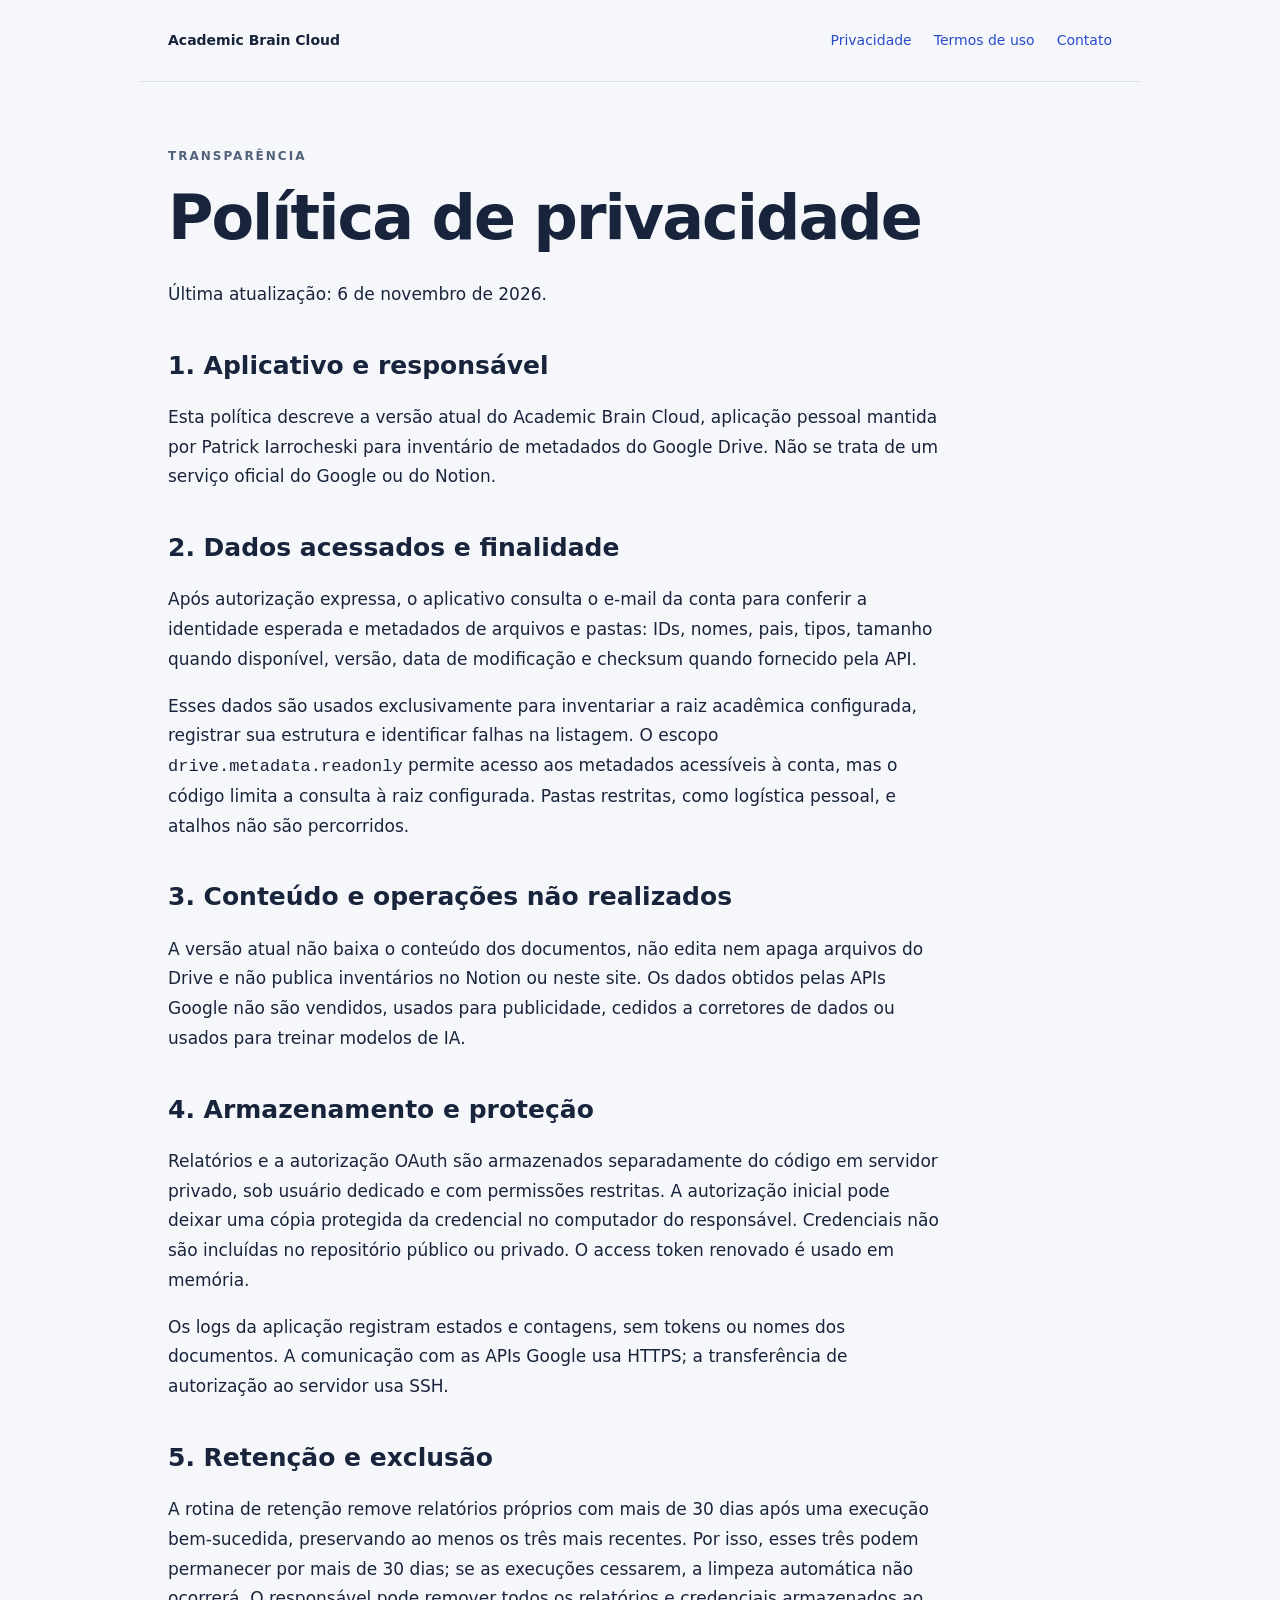
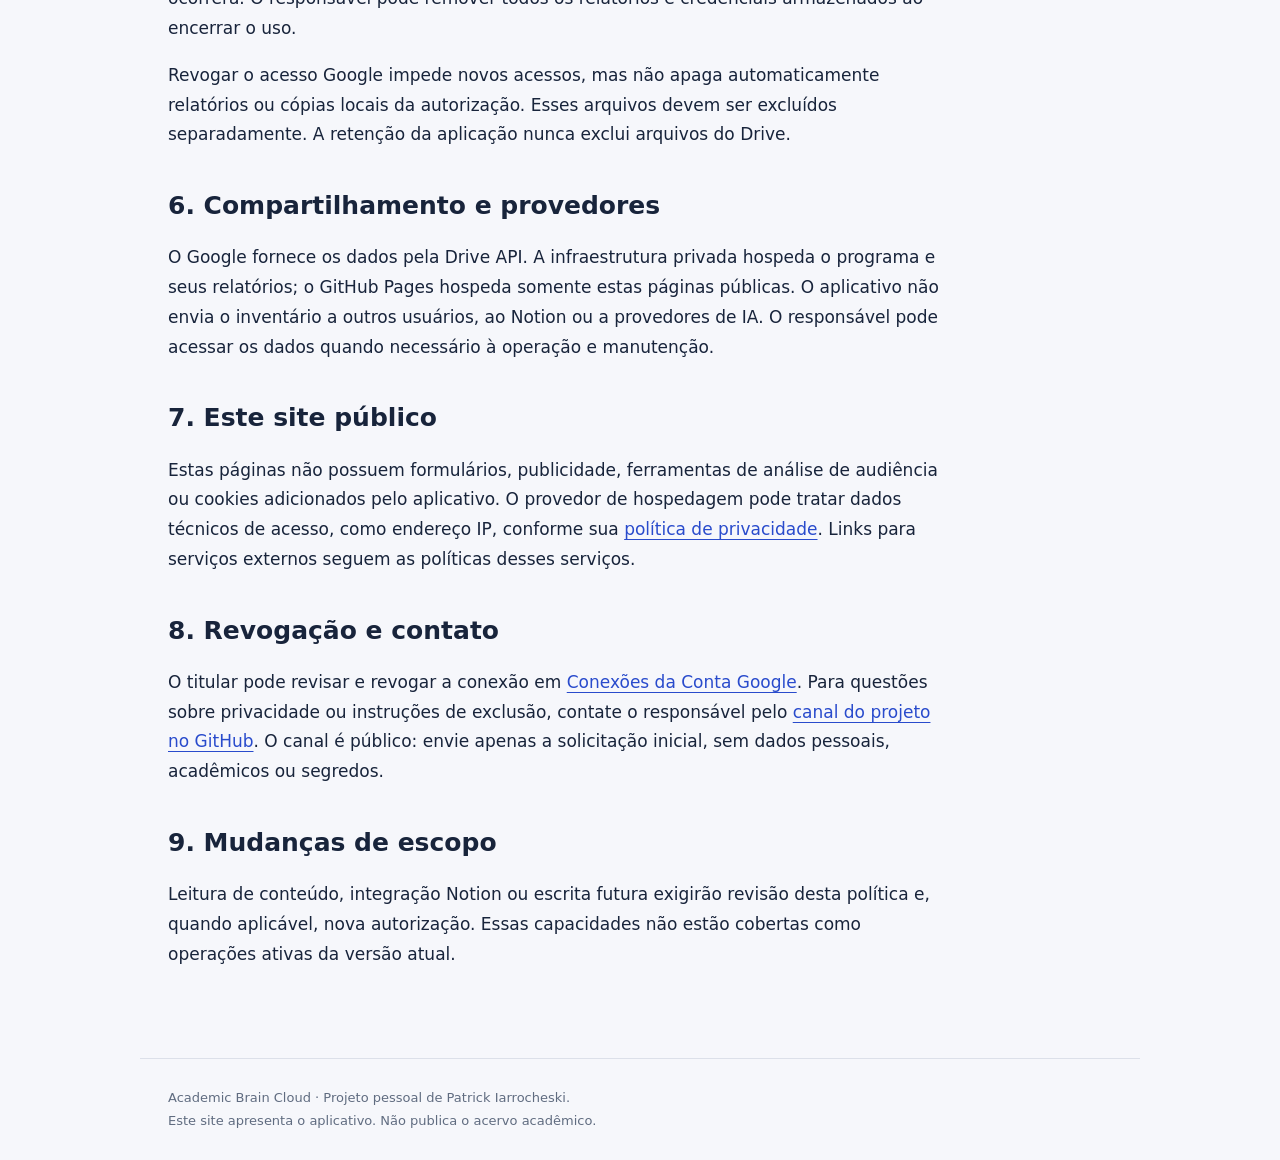
==== privacidade/index.html @ 2a7a2a2e "feat: publica apresentação, privacidade e termos do Academic Brain" ====
<!doctype html><html lang="pt-BR"><head><meta charset="utf-8"><meta name="viewport" content="width=device-width,initial-scale=1"><meta name="description" content="Academic Brain Cloud: inventário privado de metadados do Google Drive acadêmico. Informações do aplicativo, privacidade e termos."><title>Privacidade · Academic Brain Cloud</title><link rel="stylesheet" href="../style.css"></head><body><header><a class="brand" href="../">Academic Brain Cloud</a><nav aria-label="Navegação principal"><a href="../privacidade/">Privacidade</a><a href="../termos/">Termos de uso</a><a href="https://github.com/patrickdevv/academic-brain-site/issues">Contato</a></nav></header><main><div class="eyebrow">Transparência</div><h1>Política de privacidade</h1><p>Última atualização: 6 de novembro de 2026.</p><div class="body"><h2>1. Aplicativo e responsável</h2><p>Esta política descreve a versão atual do Academic Brain Cloud, aplicação pessoal mantida por Patrick Iarrocheski para inventário de metadados do Google Drive. Não se trata de um serviço oficial do Google ou do Notion.</p><h2>2. Dados acessados e finalidade</h2><p>Após autorização expressa, o aplicativo consulta o e-mail da conta para conferir a identidade esperada e metadados de arquivos e pastas: IDs, nomes, pais, tipos, tamanho quando disponível, versão, data de modificação e checksum quando fornecido pela API.</p><p>Esses dados são usados exclusivamente para inventariar a raiz acadêmica configurada, registrar sua estrutura e identificar falhas na listagem. O escopo <code>drive.metadata.readonly</code> permite acesso aos metadados acessíveis à conta, mas o código limita a consulta à raiz configurada. Pastas restritas, como logística pessoal, e atalhos não são percorridos.</p><h2>3. Conteúdo e operações não realizados</h2><p>A versão atual não baixa o conteúdo dos documentos, não edita nem apaga arquivos do Drive e não publica inventários no Notion ou neste site. Os dados obtidos pelas APIs Google não são vendidos, usados para publicidade, cedidos a corretores de dados ou usados para treinar modelos de IA.</p><h2>4. Armazenamento e proteção</h2><p>Relatórios e a autorização OAuth são armazenados separadamente do código em servidor privado, sob usuário dedicado e com permissões restritas. A autorização inicial pode deixar uma cópia protegida da credencial no computador do responsável. Credenciais não são incluídas no repositório público ou privado. O access token renovado é usado em memória.</p><p>Os logs da aplicação registram estados e contagens, sem tokens ou nomes dos documentos. A comunicação com as APIs Google usa HTTPS; a transferência de autorização ao servidor usa SSH.</p><h2>5. Retenção e exclusão</h2><p>A rotina de retenção remove relatórios próprios com mais de 30 dias após uma execução bem-sucedida, preservando ao menos os três mais recentes. Por isso, esses três podem permanecer por mais de 30 dias; se as execuções cessarem, a limpeza automática não ocorrerá. O responsável pode remover todos os relatórios e credenciais armazenados ao encerrar o uso.</p><p>Revogar o acesso Google impede novos acessos, mas não apaga automaticamente relatórios ou cópias locais da autorização. Esses arquivos devem ser excluídos separadamente. A retenção da aplicação nunca exclui arquivos do Drive.</p><h2>6. Compartilhamento e provedores</h2><p>O Google fornece os dados pela Drive API. A infraestrutura privada hospeda o programa e seus relatórios; o GitHub Pages hospeda somente estas páginas públicas. O aplicativo não envia o inventário a outros usuários, ao Notion ou a provedores de IA. O responsável pode acessar os dados quando necessário à operação e manutenção.</p><h2>7. Este site público</h2><p>Estas páginas não possuem formulários, publicidade, ferramentas de análise de audiência ou cookies adicionados pelo aplicativo. O provedor de hospedagem pode tratar dados técnicos de acesso, como endereço IP, conforme sua <a href="https://docs.github.com/en/site-policy/privacy-policies/github-general-privacy-statement">política de privacidade</a>. Links para serviços externos seguem as políticas desses serviços.</p><h2>8. Revogação e contato</h2><p>O titular pode revisar e revogar a conexão em <a href="https://myaccount.google.com/connections">Conexões da Conta Google</a>. Para questões sobre privacidade ou instruções de exclusão, contate o responsável pelo <a href="https://github.com/patrickdevv/academic-brain-site/issues">canal do projeto no GitHub</a>. O canal é público: envie apenas a solicitação inicial, sem dados pessoais, acadêmicos ou segredos.</p><h2>9. Mudanças de escopo</h2><p>Leitura de conteúdo, integração Notion ou escrita futura exigirão revisão desta política e, quando aplicável, nova autorização. Essas capacidades não estão cobertas como operações ativas da versão atual.</p></div></main><footer>Academic Brain Cloud · Projeto pessoal de Patrick Iarrocheski.<br>Este site apresenta o aplicativo. Não publica o acervo acadêmico.</footer></body></html>
---- style.css ----
*{box-sizing:border-box}body{margin:0;background:#f6f7fb;color:#18243b;font:17px/1.75 system-ui,-apple-system,sans-serif}a{color:#294bcc;text-underline-offset:4px}a:focus-visible{outline:3px solid #8565db;outline-offset:5px}header,main,footer{max-width:1000px;margin:auto;padding:28px}header{display:flex;justify-content:space-between;gap:24px;align-items:center;border-bottom:1px solid #dce0e9}nav{display:flex;gap:22px;flex-wrap:wrap}header a{text-decoration:none;font-size:14px}.brand{font-weight:750;color:#18243b}main{padding-top:64px;padding-bottom:72px}h1{font-size:clamp(36px,6vw,62px);line-height:1.12;letter-spacing:-2px;max-width:850px;margin:16px 0 28px}h2{font-size:25px;line-height:1.3;margin-top:40px}h3{font-size:18px;margin-top:0}.eyebrow{font-size:12px;font-weight:750;letter-spacing:2px;text-transform:uppercase;color:#53617b}.lead{font-size:21px;color:#526079;max-width:760px}.cards{display:grid;grid-template-columns:repeat(3,1fr);gap:18px;margin:36px 0}.card{border:1px solid #dce0e9;background:white;border-radius:14px;padding:24px}.tag{display:inline-block;border:1px solid #b9c7f7;background:#eaf0ff;color:#2845a5;border-radius:30px;padding:4px 12px;font-size:13px}.body{max-width:780px}.note{border-left:3px solid #526ed9;padding:12px 22px;background:#edf1fb}.links{display:flex;gap:24px;flex-wrap:wrap;margin-top:32px}footer{border-top:1px solid #dce0e9;color:#606c80;font-size:13px}li{margin-bottom:10px}@media(max-width:650px){header{align-items:flex-start;flex-direction:column}.cards{grid-template-columns:1fr}main{padding-top:40px}h1{letter-spacing:-1px}}
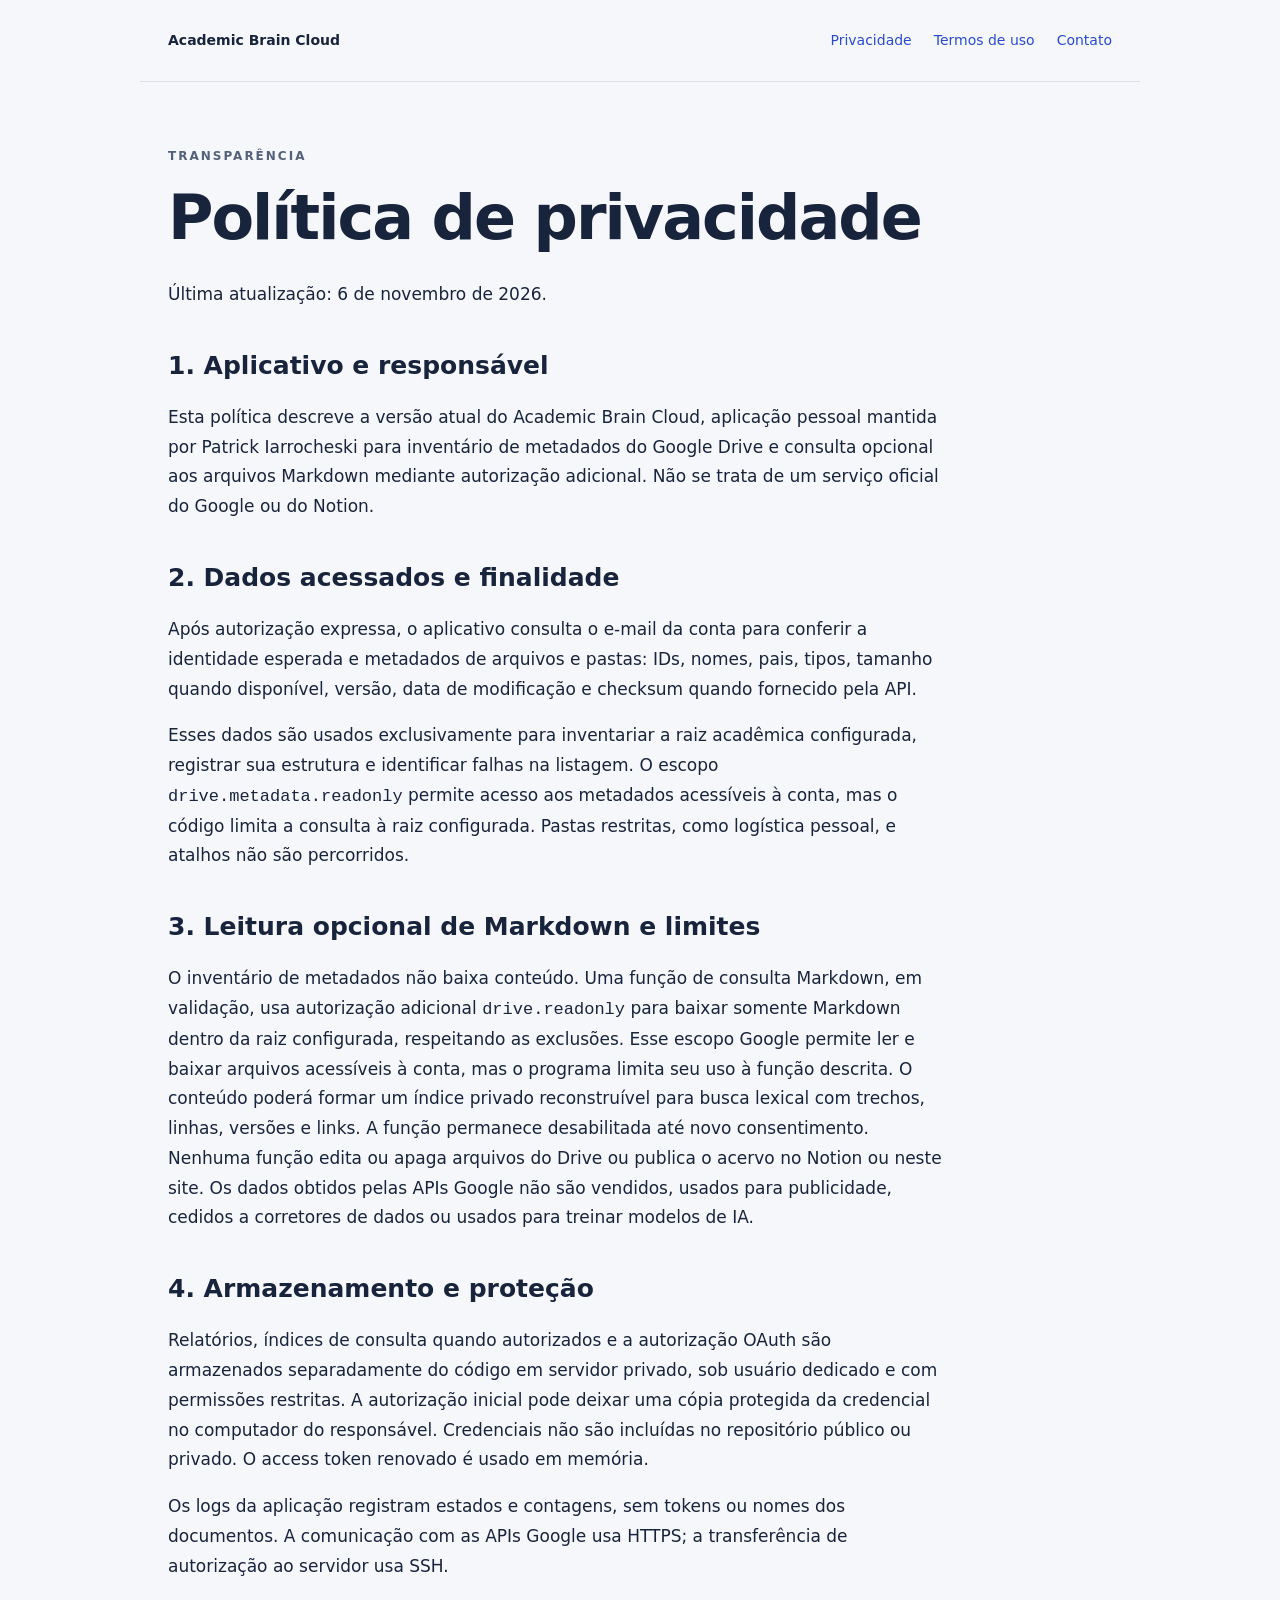
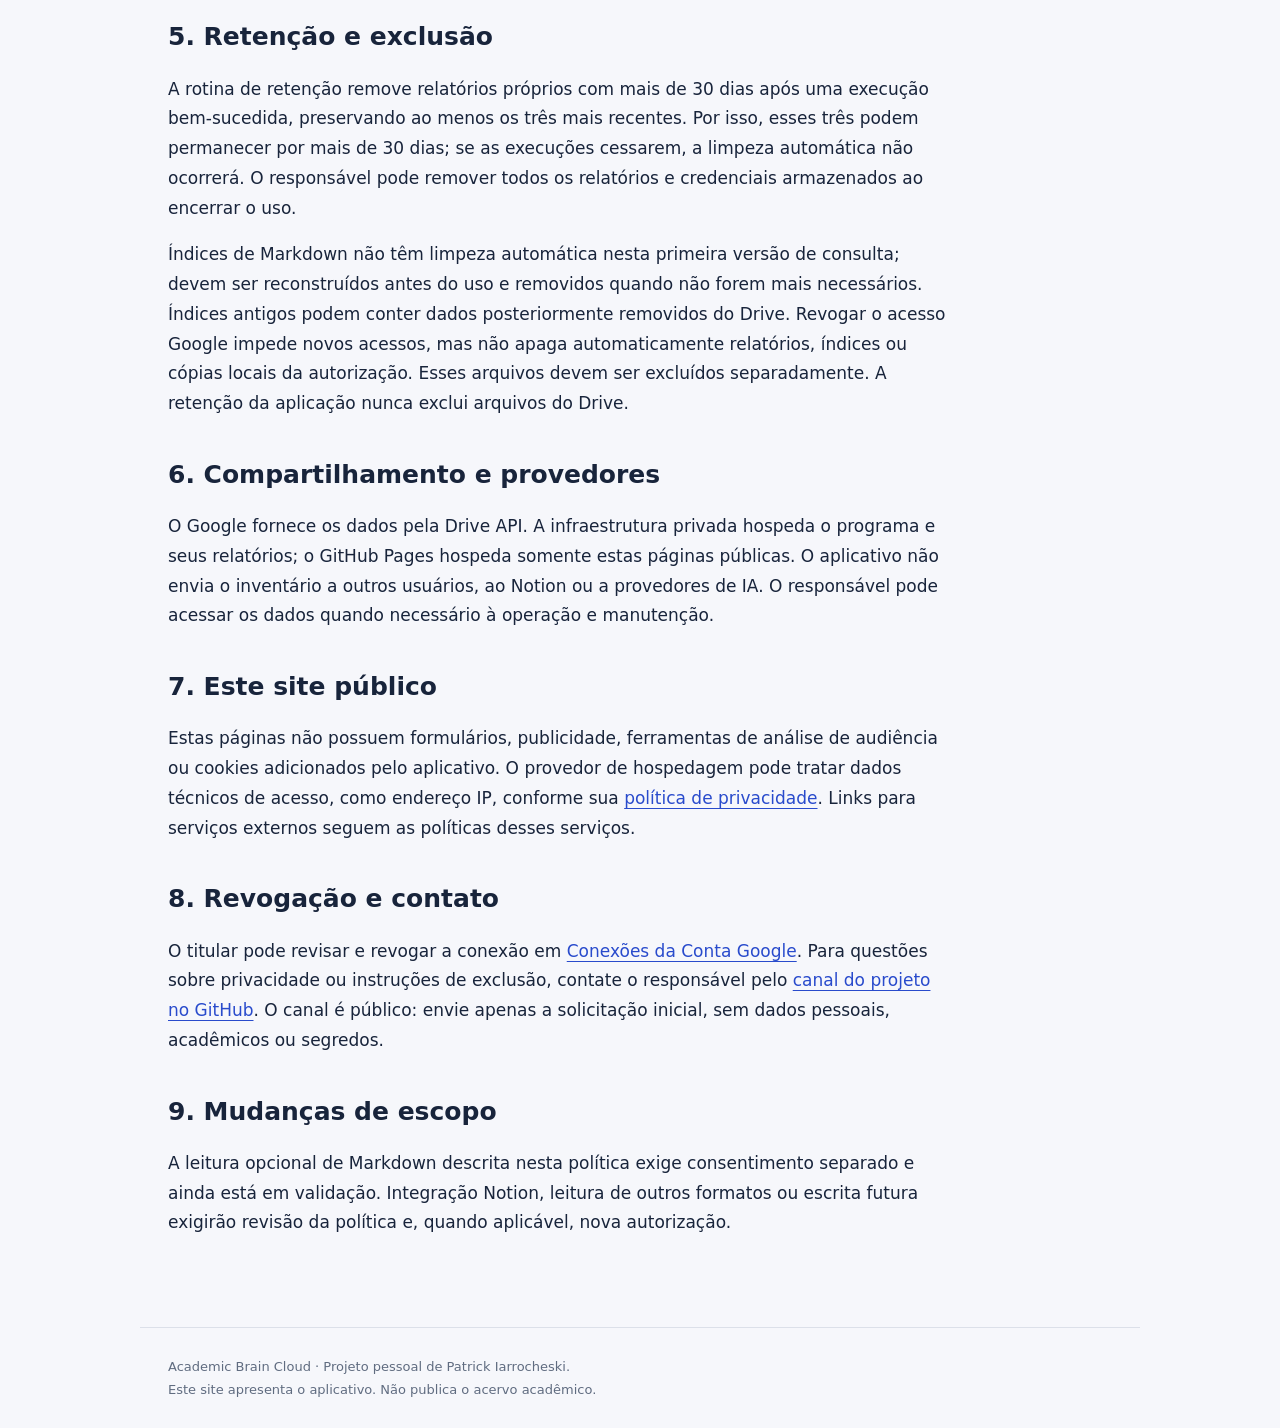
==== commit bf45fdba: "docs: descreve leitura opcional de Markdown antes do novo consentimento" ====
--- a/privacidade/index.html
+++ b/privacidade/index.html
@@ -1 +1 @@
-<!doctype html><html lang="pt-BR"><head><meta charset="utf-8"><meta name="viewport" content="width=device-width,initial-scale=1"><meta name="description" content="Academic Brain Cloud: inventário privado de metadados do Google Drive acadêmico. Informações do aplicativo, privacidade e termos."><title>Privacidade · Academic Brain Cloud</title><link rel="stylesheet" href="../style.css"></head><body><header><a class="brand" href="../">Academic Brain Cloud</a><nav aria-label="Navegação principal"><a href="../privacidade/">Privacidade</a><a href="../termos/">Termos de uso</a><a href="https://github.com/patrickdevv/academic-brain-site/issues">Contato</a></nav></header><main><div class="eyebrow">Transparência</div><h1>Política de privacidade</h1><p>Última atualização: 6 de novembro de 2026.</p><div class="body"><h2>1. Aplicativo e responsável</h2><p>Esta política descreve a versão atual do Academic Brain Cloud, aplicação pessoal mantida por Patrick Iarrocheski para inventário de metadados do Google Drive. Não se trata de um serviço oficial do Google ou do Notion.</p><h2>2. Dados acessados e finalidade</h2><p>Após autorização expressa, o aplicativo consulta o e-mail da conta para conferir a identidade esperada e metadados de arquivos e pastas: IDs, nomes, pais, tipos, tamanho quando disponível, versão, data de modificação e checksum quando fornecido pela API.</p><p>Esses dados são usados exclusivamente para inventariar a raiz acadêmica configurada, registrar sua estrutura e identificar falhas na listagem. O escopo <code>drive.metadata.readonly</code> permite acesso aos metadados acessíveis à conta, mas o código limita a consulta à raiz configurada. Pastas restritas, como logística pessoal, e atalhos não são percorridos.</p><h2>3. Conteúdo e operações não realizados</h2><p>A versão atual não baixa o conteúdo dos documentos, não edita nem apaga arquivos do Drive e não publica inventários no Notion ou neste site. Os dados obtidos pelas APIs Google não são vendidos, usados para publicidade, cedidos a corretores de dados ou usados para treinar modelos de IA.</p><h2>4. Armazenamento e proteção</h2><p>Relatórios e a autorização OAuth são armazenados separadamente do código em servidor privado, sob usuário dedicado e com permissões restritas. A autorização inicial pode deixar uma cópia protegida da credencial no computador do responsável. Credenciais não são incluídas no repositório público ou privado. O access token renovado é usado em memória.</p><p>Os logs da aplicação registram estados e contagens, sem tokens ou nomes dos documentos. A comunicação com as APIs Google usa HTTPS; a transferência de autorização ao servidor usa SSH.</p><h2>5. Retenção e exclusão</h2><p>A rotina de retenção remove relatórios próprios com mais de 30 dias após uma execução bem-sucedida, preservando ao menos os três mais recentes. Por isso, esses três podem permanecer por mais de 30 dias; se as execuções cessarem, a limpeza automática não ocorrerá. O responsável pode remover todos os relatórios e credenciais armazenados ao encerrar o uso.</p><p>Revogar o acesso Google impede novos acessos, mas não apaga automaticamente relatórios ou cópias locais da autorização. Esses arquivos devem ser excluídos separadamente. A retenção da aplicação nunca exclui arquivos do Drive.</p><h2>6. Compartilhamento e provedores</h2><p>O Google fornece os dados pela Drive API. A infraestrutura privada hospeda o programa e seus relatórios; o GitHub Pages hospeda somente estas páginas públicas. O aplicativo não envia o inventário a outros usuários, ao Notion ou a provedores de IA. O responsável pode acessar os dados quando necessário à operação e manutenção.</p><h2>7. Este site público</h2><p>Estas páginas não possuem formulários, publicidade, ferramentas de análise de audiência ou cookies adicionados pelo aplicativo. O provedor de hospedagem pode tratar dados técnicos de acesso, como endereço IP, conforme sua <a href="https://docs.github.com/en/site-policy/privacy-policies/github-general-privacy-statement">política de privacidade</a>. Links para serviços externos seguem as políticas desses serviços.</p><h2>8. Revogação e contato</h2><p>O titular pode revisar e revogar a conexão em <a href="https://myaccount.google.com/connections">Conexões da Conta Google</a>. Para questões sobre privacidade ou instruções de exclusão, contate o responsável pelo <a href="https://github.com/patrickdevv/academic-brain-site/issues">canal do projeto no GitHub</a>. O canal é público: envie apenas a solicitação inicial, sem dados pessoais, acadêmicos ou segredos.</p><h2>9. Mudanças de escopo</h2><p>Leitura de conteúdo, integração Notion ou escrita futura exigirão revisão desta política e, quando aplicável, nova autorização. Essas capacidades não estão cobertas como operações ativas da versão atual.</p></div></main><footer>Academic Brain Cloud · Projeto pessoal de Patrick Iarrocheski.<br>Este site apresenta o aplicativo. Não publica o acervo acadêmico.</footer></body></html>+<!doctype html><html lang="pt-BR"><head><meta charset="utf-8"><meta name="viewport" content="width=device-width,initial-scale=1"><meta name="description" content="Academic Brain Cloud: inventário privado de metadados do Google Drive acadêmico. Informações do aplicativo, privacidade e termos."><title>Privacidade · Academic Brain Cloud</title><link rel="stylesheet" href="../style.css"></head><body><header><a class="brand" href="../">Academic Brain Cloud</a><nav aria-label="Navegação principal"><a href="../privacidade/">Privacidade</a><a href="../termos/">Termos de uso</a><a href="https://github.com/patrickdevv/academic-brain-site/issues">Contato</a></nav></header><main><div class="eyebrow">Transparência</div><h1>Política de privacidade</h1><p>Última atualização: 6 de novembro de 2026.</p><div class="body"><h2>1. Aplicativo e responsável</h2><p>Esta política descreve a versão atual do Academic Brain Cloud, aplicação pessoal mantida por Patrick Iarrocheski para inventário de metadados do Google Drive e consulta opcional aos arquivos Markdown mediante autorização adicional. Não se trata de um serviço oficial do Google ou do Notion.</p><h2>2. Dados acessados e finalidade</h2><p>Após autorização expressa, o aplicativo consulta o e-mail da conta para conferir a identidade esperada e metadados de arquivos e pastas: IDs, nomes, pais, tipos, tamanho quando disponível, versão, data de modificação e checksum quando fornecido pela API.</p><p>Esses dados são usados exclusivamente para inventariar a raiz acadêmica configurada, registrar sua estrutura e identificar falhas na listagem. O escopo <code>drive.metadata.readonly</code> permite acesso aos metadados acessíveis à conta, mas o código limita a consulta à raiz configurada. Pastas restritas, como logística pessoal, e atalhos não são percorridos.</p><h2>3. Leitura opcional de Markdown e limites</h2><p>O inventário de metadados não baixa conteúdo. Uma função de consulta Markdown, em validação, usa autorização adicional <code>drive.readonly</code> para baixar somente Markdown dentro da raiz configurada, respeitando as exclusões. Esse escopo Google permite ler e baixar arquivos acessíveis à conta, mas o programa limita seu uso à função descrita. O conteúdo poderá formar um índice privado reconstruível para busca lexical com trechos, linhas, versões e links. A função permanece desabilitada até novo consentimento. Nenhuma função edita ou apaga arquivos do Drive ou publica o acervo no Notion ou neste site. Os dados obtidos pelas APIs Google não são vendidos, usados para publicidade, cedidos a corretores de dados ou usados para treinar modelos de IA.</p><h2>4. Armazenamento e proteção</h2><p>Relatórios, índices de consulta quando autorizados e a autorização OAuth são armazenados separadamente do código em servidor privado, sob usuário dedicado e com permissões restritas. A autorização inicial pode deixar uma cópia protegida da credencial no computador do responsável. Credenciais não são incluídas no repositório público ou privado. O access token renovado é usado em memória.</p><p>Os logs da aplicação registram estados e contagens, sem tokens ou nomes dos documentos. A comunicação com as APIs Google usa HTTPS; a transferência de autorização ao servidor usa SSH.</p><h2>5. Retenção e exclusão</h2><p>A rotina de retenção remove relatórios próprios com mais de 30 dias após uma execução bem-sucedida, preservando ao menos os três mais recentes. Por isso, esses três podem permanecer por mais de 30 dias; se as execuções cessarem, a limpeza automática não ocorrerá. O responsável pode remover todos os relatórios e credenciais armazenados ao encerrar o uso.</p><p>Índices de Markdown não têm limpeza automática nesta primeira versão de consulta; devem ser reconstruídos antes do uso e removidos quando não forem mais necessários. Índices antigos podem conter dados posteriormente removidos do Drive. Revogar o acesso Google impede novos acessos, mas não apaga automaticamente relatórios, índices ou cópias locais da autorização. Esses arquivos devem ser excluídos separadamente. A retenção da aplicação nunca exclui arquivos do Drive.</p><h2>6. Compartilhamento e provedores</h2><p>O Google fornece os dados pela Drive API. A infraestrutura privada hospeda o programa e seus relatórios; o GitHub Pages hospeda somente estas páginas públicas. O aplicativo não envia o inventário a outros usuários, ao Notion ou a provedores de IA. O responsável pode acessar os dados quando necessário à operação e manutenção.</p><h2>7. Este site público</h2><p>Estas páginas não possuem formulários, publicidade, ferramentas de análise de audiência ou cookies adicionados pelo aplicativo. O provedor de hospedagem pode tratar dados técnicos de acesso, como endereço IP, conforme sua <a href="https://docs.github.com/en/site-policy/privacy-policies/github-general-privacy-statement">política de privacidade</a>. Links para serviços externos seguem as políticas desses serviços.</p><h2>8. Revogação e contato</h2><p>O titular pode revisar e revogar a conexão em <a href="https://myaccount.google.com/connections">Conexões da Conta Google</a>. Para questões sobre privacidade ou instruções de exclusão, contate o responsável pelo <a href="https://github.com/patrickdevv/academic-brain-site/issues">canal do projeto no GitHub</a>. O canal é público: envie apenas a solicitação inicial, sem dados pessoais, acadêmicos ou segredos.</p><h2>9. Mudanças de escopo</h2><p>A leitura opcional de Markdown descrita nesta política exige consentimento separado e ainda está em validação. Integração Notion, leitura de outros formatos ou escrita futura exigirão revisão da política e, quando aplicável, nova autorização.</p></div></main><footer>Academic Brain Cloud · Projeto pessoal de Patrick Iarrocheski.<br>Este site apresenta o aplicativo. Não publica o acervo acadêmico.</footer></body></html>
